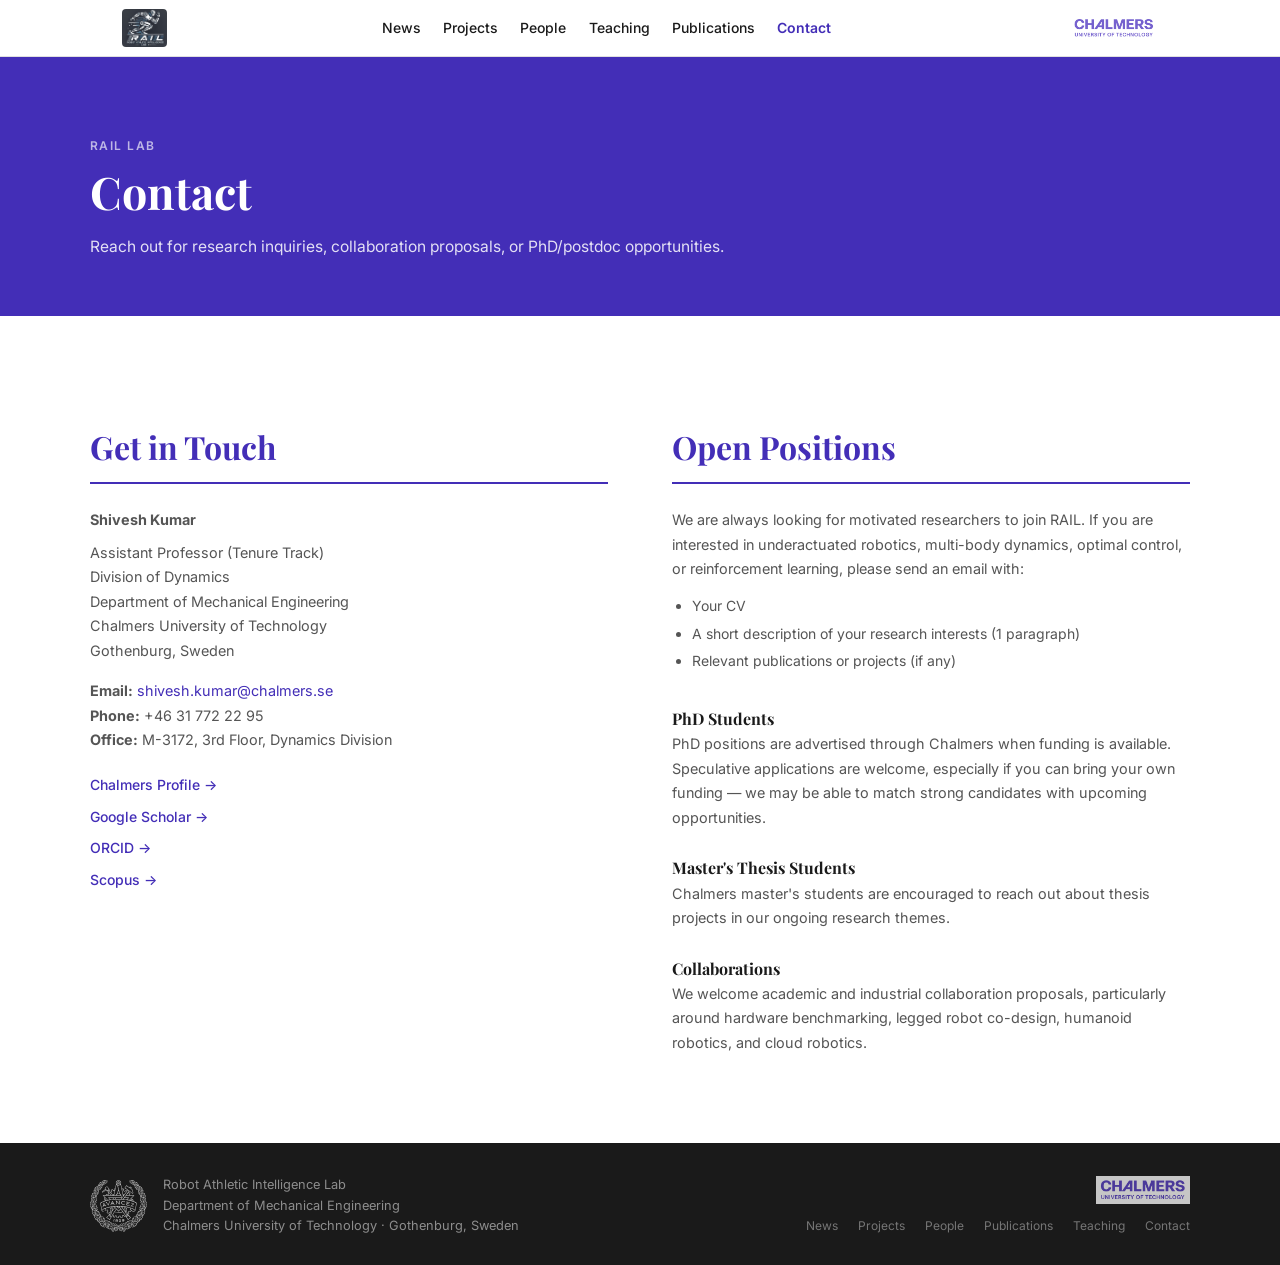
==== contact.html @ ccf2d55f "Add News page, new AoA Transport project, and site-wide updates - New news.html page with 5 entries:" ====
<!DOCTYPE html>
<html lang="en">
<head>
  <meta charset="UTF-8" />
  <meta name="viewport" content="width=device-width, initial-scale=1.0" />
  <title>Contact – RAIL Lab</title>
  <link rel="stylesheet" href="style.css" />
  <link rel="preconnect" href="https://fonts.googleapis.com" />
  <link rel="preconnect" href="https://fonts.gstatic.com" crossorigin />
  <link href="https://fonts.googleapis.com/css2?family=Playfair+Display:wght@700&family=Inter:wght@400;500;600&display=swap" rel="stylesheet" />
</head>
<body>

  <nav>
    <div class="nav-inner">
      <a href="index.html" class="nav-logo"><img src="assets/logos/rail_logo_small.png" alt="RAIL Lab" /></a>
      <ul>
        <li><a href="news.html">News</a></li>
        <li><a href="projects.html">Projects</a></li>
        <li><a href="people.html">People</a></li>
        <li><a href="teaching.html">Teaching</a></li>
        <li><a href="publications.html">Publications</a></li>
        <li><a href="contact.html" class="nav-active">Contact</a></li>
      </ul>
      <img src="assets/logos/chalmers_logo.png" alt="Chalmers University of Technology" class="nav-chalmers" />
    </div>
  </nav>

  <header class="page-hero">
    <div class="container">
      <p class="page-hero-label">RAIL Lab</p>
      <h1>Contact</h1>
      <p class="page-hero-sub">
        Reach out for research inquiries, collaboration proposals, or PhD/postdoc opportunities.
      </p>
    </div>
  </header>

  <section class="section">
    <div class="container">
      <div class="contact-grid-full">

        <div class="contact-block">
          <h2>Get in Touch</h2>
          <p><strong>Shivesh Kumar</strong></p>
          <p>Assistant Professor (Tenure Track)<br>
             Division of Dynamics<br>
             Department of Mechanical Engineering<br>
             Chalmers University of Technology<br>
             Gothenburg, Sweden</p>
          <p style="margin-top:1rem">
            <strong>Email:</strong> <a href="mailto:shivesh.kumar@chalmers.se">shivesh.kumar@chalmers.se</a><br>
            <strong>Phone:</strong> +46 31 772 22 95<br>
            <strong>Office:</strong> M-3172, 3rd Floor, Dynamics Division
          </p>
          <div class="contact-ext-links">
            <a href="https://www.chalmers.se/en/persons/shivesh/" target="_blank">Chalmers Profile →</a>
            <a href="https://scholar.google.co.in/citations?user=2DlIOTsAAAAJ" target="_blank">Google Scholar →</a>
            <a href="https://orcid.org/0000-0002-6254-3882" target="_blank">ORCID →</a>
            <a href="https://www.scopus.com/authid/detail.uri?authorId=57213856392" target="_blank">Scopus →</a>
          </div>
        </div>

        <div class="contact-block">
          <h2>Open Positions</h2>
          <p>
            We are always looking for motivated researchers to join RAIL. If you are interested
            in underactuated robotics, multi-body dynamics, optimal control, or reinforcement learning,
            please send an email with:
          </p>
          <ul class="contact-checklist">
            <li>Your CV</li>
            <li>A short description of your research interests (1 paragraph)</li>
            <li>Relevant publications or projects (if any)</li>
          </ul>

          <h3 style="margin-top:2rem; font-size:1rem; font-family:var(--font-serif)">PhD Students</h3>
          <p>
            PhD positions are advertised through Chalmers when funding is available.
            Speculative applications are welcome, especially if you can bring your own funding —
            we may be able to match strong candidates with upcoming opportunities.
          </p>

          <h3 style="margin-top:1.5rem; font-size:1rem; font-family:var(--font-serif)">Master's Thesis Students</h3>
          <p>
            Chalmers master's students are encouraged to reach out about thesis projects in
            our ongoing research themes.
          </p>

          <h3 style="margin-top:1.5rem; font-size:1rem; font-family:var(--font-serif)">Collaborations</h3>
          <p>
            We welcome academic and industrial collaboration proposals, particularly around
            hardware benchmarking, legged robot co-design, humanoid robotics, and cloud robotics.
          </p>
        </div>

      </div>
    </div>
  </section>

  <footer>
    <div class="footer-inner">
      <div class="footer-brand">
        <img src="assets/logos/chalmers_emblem.svg" alt="" class="footer-emblem" />
        <div class="footer-text">
          <p>Robot Athletic Intelligence Lab</p>
          <p>Department of Mechanical Engineering</p>
          <p>Chalmers University of Technology · Gothenburg, Sweden</p>
        </div>
      </div>
      <div class="footer-right">
        <img src="assets/logos/chalmers_logo.png" alt="Chalmers University of Technology" class="footer-chalmers-logo" />
        <div class="footer-links">
        
        <a href="news.html">News</a><a href="projects.html">Projects</a>
        <a href="people.html">People</a>
        <a href="publications.html">Publications</a>
        <a href="teaching.html">Teaching</a>
        <a href="contact.html" class="nav-active">Contact</a>
        </div>
      </div>
    </div>
  </footer>

</body>
</html>
---- style.css ----
/* =========================================================
   RAIL Lab – Robot Athletic Intelligence Lab
   Minimal academic style + Chalmers blue hero
   ========================================================= */

:root {
  --blue:    #432EB7;  /* Chalmers purple */
  --blue-dk: #2e1f8a;
  --text:    #1a1a1a;
  --muted:   #555;
  --border:  #e0e0e0;
  --bg-alt:  #f7f8fa;
  --white:   #ffffff;
  --font-serif: 'Playfair Display', Georgia, serif;
  --font-sans:  'Inter', system-ui, sans-serif;
}

*, *::before, *::after { box-sizing: border-box; margin: 0; padding: 0; }

html { scroll-behavior: smooth; }

body {
  font-family: var(--font-sans);
  color: var(--text);
  line-height: 1.7;
  font-size: 16px;
}

a { color: var(--blue); text-decoration: none; }
a:hover { text-decoration: underline; }

/* ── NAV ─────────────────────────────────────────── */
nav {
  position: fixed;
  top: 0; left: 0; right: 0;
  z-index: 100;
  background: rgba(255,255,255,0.96);
  backdrop-filter: blur(6px);
  border-bottom: 1px solid var(--border);
}

.nav-inner {
  max-width: 1100px;
  margin: 0 auto;
  padding: 0 2rem;
  height: 56px;
  display: flex;
  align-items: center;
  justify-content: space-between;
}

.nav-logo {
  display: flex;
  align-items: center;
}

.nav-logo img {
  height: 38px;
  width: auto;
  display: block;
  border-radius: 4px;
}

nav ul {
  list-style: none;
  display: flex;
  gap: 1.4rem;
}

nav ul a {
  font-size: 0.875rem;
  font-weight: 500;
  color: var(--text);
  transition: color 0.2s;
}
nav ul a:hover { color: var(--blue); text-decoration: none; }

/* ── HERO ────────────────────────────────────────── */
.hero {
  background: var(--blue);
  color: var(--white);
  padding: 6rem 2rem 4rem;
  margin-top: 56px;
}

/* Slideshow variant */
.hero-slideshow {
  position: relative;
  overflow: hidden;
  background: var(--blue-dk);
  min-height: 540px;
}

.slideshow {
  position: absolute;
  inset: 0;
  z-index: 0;
}

.slide {
  position: absolute;
  inset: 0;
  opacity: 0;
  transition: opacity 1.2s ease;
}
.slide.active { opacity: 1; }

.slide img {
  position: absolute;
  inset: 0;
  width: 100%;
  height: 100%;
  object-fit: cover;
  object-position: center;
}

/* Per-slide gradient overlay */
.slide::before {
  content: '';
  position: absolute;
  inset: 0;
  z-index: 1;
  background: linear-gradient(
    to right,
    rgba(20, 10, 70, 0.72) 0%,
    rgba(20, 10, 70, 0.45) 55%,
    rgba(20, 10, 70, 0.15) 100%
  );
}

/* Text content inside each slide */
.slide-text {
  position: absolute;
  inset: 0;
  z-index: 2;
  display: flex;
  align-items: center;
  padding: 7rem 2rem 5rem;
}

.slide-text-inner {
  max-width: 640px;
  margin-left: calc((100% - 1100px) / 2);
  padding-left: 0;
}

@supports not (margin-left: calc((100% - 1100px) / 2)) {
  .slide-text-inner { margin-left: 2rem; }
}

/* Dot navigation — bottom centre of hero */
.slide-dots {
  position: absolute;
  bottom: 1.5rem;
  left: 50%;
  transform: translateX(-50%);
  z-index: 10;
  display: flex;
  flex-direction: row;
  gap: 0.6rem;
}

.dot {
  width: 18px;
  height: 18px;
  border-radius: 50%;
  border: 1.5px solid rgba(255,255,255,0.55);
  background: transparent;
  cursor: pointer;
  padding: 0;
  transition: background 0.2s, border-color 0.2s;
  flex-shrink: 0;
}
.dot.active {
  background: rgba(255,255,255,0.9);
  border-color: rgba(255,255,255,0.9);
}
.dot:hover { border-color: #fff; }

.hero-inner {
  max-width: 1100px;
  margin: 0 auto;
  display: flex;
  align-items: center;
  gap: 4rem;
}

.hero-text { flex: 1; }

.hero-label {
  font-size: 0.8rem;
  font-weight: 600;
  letter-spacing: 0.12em;
  text-transform: uppercase;
  opacity: 0.75;
  margin-bottom: 0.75rem;
}

.hero h1 {
  font-family: var(--font-serif);
  font-size: clamp(2rem, 4vw, 3.2rem);
  line-height: 1.15;
  margin-bottom: 1rem;
  color: var(--white);
}

.hero-title {
  font-size: 0.95rem;
  opacity: 0.9;
  line-height: 1.6;
  margin-bottom: 1.25rem;
}

.hero-tagline {
  font-style: italic;
  font-size: 0.9rem;
  opacity: 0.75;
  margin-bottom: 1.75rem;
}

.hero-links {
  display: flex;
  flex-wrap: wrap;
  gap: 0.75rem;
}

.hero-links a {
  display: inline-block;
  color: var(--white);
  border: 1.5px solid rgba(255,255,255,0.6);
  padding: 0.4rem 1rem;
  border-radius: 4px;
  font-size: 0.85rem;
  font-weight: 500;
  transition: background 0.2s, border-color 0.2s;
}
.hero-links a:hover {
  background: rgba(255,255,255,0.15);
  border-color: var(--white);
  text-decoration: none;
}


/* ── STATS BAR ──────────────────────────────────── */
.stats-bar {
  background: var(--blue-dk);
  display: flex;
  justify-content: center;
  gap: 0;
}

.stat {
  padding: 1.25rem 3rem;
  text-align: center;
  color: var(--white);
  border-right: 1px solid rgba(255,255,255,0.15);
}
.stat:last-child { border-right: none; }

.stat-num {
  display: block;
  font-family: var(--font-serif);
  font-size: 1.8rem;
  line-height: 1.2;
}
.stat-label {
  display: block;
  font-size: 0.75rem;
  letter-spacing: 0.08em;
  text-transform: uppercase;
  opacity: 0.7;
  margin-top: 0.1rem;
}

/* ── SECTIONS ───────────────────────────────────── */
.section { padding: 5rem 2rem; }
.section-alt { background: var(--bg-alt); }

.container {
  max-width: 1100px;
  margin: 0 auto;
}

h2 {
  font-family: var(--font-serif);
  font-size: clamp(1.5rem, 3vw, 2rem);
  color: var(--blue);
  margin-bottom: 1.5rem;
  padding-bottom: 0.5rem;
  border-bottom: 2px solid var(--blue);
  display: inline-block;
}

.section p { color: var(--muted); max-width: 780px; margin-bottom: 1rem; }
.section-sub { font-size: 0.9rem; margin-bottom: 1.5rem; }

/* ── RESEARCH THEMES ────────────────────────────── */
.theme-grid {
  display: grid;
  grid-template-columns: repeat(auto-fit, minmax(240px, 1fr));
  gap: 1.5rem;
  margin-top: 2rem;
}

.theme-card {
  background: var(--white);
  border: 1px solid var(--border);
  border-top: 3px solid var(--blue);
  border-radius: 4px;
  padding: 1.75rem;
}

.theme-icon {
  font-size: 1.75rem;
  margin-bottom: 0.75rem;
}

.theme-card h3 {
  font-family: var(--font-serif);
  font-size: 1.05rem;
  color: var(--text);
  margin-bottom: 0.75rem;
}

.theme-card p {
  font-size: 0.875rem;
  color: var(--muted);
  margin: 0;
}

/* ── PEOPLE ─────────────────────────────────────── */
.people-grid {
  display: grid;
  grid-template-columns: repeat(auto-fill, minmax(200px, 1fr));
  gap: 1.25rem;
  margin-top: 2rem;
}

.person-card {
  background: var(--white);
  border: 1px solid var(--border);
  border-radius: 4px;
  padding: 1.25rem;
}

.person-lead {
  border-top: 3px solid var(--blue);
}

.person-card h3 {
  font-size: 0.95rem;
  font-weight: 600;
  margin-bottom: 0.3rem;
}

.person-role {
  font-size: 0.8rem;
  color: var(--blue);
  font-weight: 500;
  margin-bottom: 0.4rem;
}

.person-email, .person-note {
  font-size: 0.8rem;
  color: var(--muted);
}

.people-note {
  margin-top: 2rem;
  font-size: 0.9rem;
  color: var(--muted);
  font-style: italic;
}

/* ── PUBLICATIONS ───────────────────────────────── */
.pub-list {
  list-style: none;
  margin-top: 1rem;
}

.pub-list li {
  padding: 1rem 0;
  border-bottom: 1px solid var(--border);
  font-size: 0.9rem;
  color: var(--muted);
  display: flex;
  align-items: baseline;
  gap: 0.75rem;
  flex-wrap: wrap;
}

.pub-venue {
  background: var(--blue);
  color: var(--white);
  font-size: 0.7rem;
  font-weight: 600;
  padding: 0.15rem 0.5rem;
  border-radius: 3px;
  white-space: nowrap;
  flex-shrink: 0;
}

.pub-role {
  margin-left: auto;
  font-size: 0.75rem;
  color: var(--blue);
  font-weight: 500;
  white-space: nowrap;
}

.pub-note {
  margin-top: 1.5rem;
  font-size: 0.875rem;
}

/* ── GRANTS ─────────────────────────────────────── */
.grant-list { margin-top: 1.5rem; display: flex; flex-direction: column; gap: 1.25rem; }

.grant {
  background: var(--white);
  border: 1px solid var(--border);
  border-left: 4px solid var(--blue);
  border-radius: 0 4px 4px 0;
  padding: 1.25rem 1.5rem;
}

.grant-meta {
  display: flex;
  justify-content: space-between;
  align-items: center;
  margin-bottom: 0.4rem;
  flex-wrap: wrap;
  gap: 0.5rem;
}

.grant-funder {
  font-size: 0.75rem;
  font-weight: 600;
  letter-spacing: 0.04em;
  text-transform: uppercase;
  color: var(--muted);
}

.grant-amount {
  font-size: 0.875rem;
  font-weight: 600;
  color: var(--blue);
}

.grant h3 {
  font-size: 0.95rem;
  font-weight: 600;
  margin-bottom: 0.25rem;
}

.grant p { font-size: 0.825rem; color: var(--muted); margin: 0; }

/* ── AWARDS ─────────────────────────────────────── */
.award-list {
  list-style: none;
  margin-top: 1.5rem;
}

.award-list li {
  padding: 0.75rem 0;
  border-bottom: 1px solid var(--border);
  font-size: 0.9rem;
  color: var(--muted);
  display: flex;
  gap: 1rem;
  align-items: baseline;
}

.award-year {
  font-weight: 600;
  color: var(--blue);
  flex-shrink: 0;
  width: 2.5rem;
}

/* ── CONTACT ────────────────────────────────────── */
.contact-grid {
  display: grid;
  grid-template-columns: 1fr 1fr;
  gap: 3rem;
  margin-top: 1.5rem;
}

.contact-grid p { margin-bottom: 0.5rem; }

.contact-links {
  display: flex;
  flex-direction: column;
  gap: 0.75rem;
  padding-top: 0.25rem;
}

.contact-links a {
  font-size: 0.9rem;
  font-weight: 500;
}

/* ── FOOTER ─────────────────────────────────────── */
footer {
  background: var(--text);
  color: rgba(255,255,255,0.5);
  padding: 2rem 2rem 1.75rem;
  font-size: 0.8rem;
}

.footer-inner {
  max-width: 1100px;
  margin: 0 auto;
  display: flex;
  align-items: center;
  justify-content: space-between;
  gap: 2rem;
  flex-wrap: wrap;
}

.footer-brand {
  display: flex;
  align-items: center;
  gap: 1rem;
}

.footer-emblem {
  height: 52px;
  width: auto;
  opacity: 0.8;
}

.footer-text { text-align: left; }
.footer-text p { margin: 0; line-height: 1.6; }

.footer-right {
  display: flex;
  flex-direction: column;
  align-items: flex-end;
  gap: 0.75rem;
}

.footer-chalmers-logo {
  height: 28px;
  width: auto;
  mix-blend-mode: screen;
  opacity: 0.75;
}

.footer-links {
  display: flex;
  gap: 1.25rem;
  flex-wrap: wrap;
  justify-content: flex-end;
}

.footer-links a {
  color: rgba(255,255,255,0.4);
  font-size: 0.75rem;
  transition: color 0.2s;
}
.footer-links a:hover { color: rgba(255,255,255,0.8); text-decoration: none; }

/* ── NAV ACTIVE ─────────────────────────────────── */
nav ul a.nav-active {
  color: var(--blue);
  font-weight: 600;
}

.nav-logo { text-decoration: none; }
.nav-logo:hover { text-decoration: none; }

.nav-chalmers {
  height: 26px;
  width: auto;
  display: block;
  opacity: 0.75;
  margin-left: 1.5rem;
  flex-shrink: 0;
}
.nav-chalmers:hover { opacity: 1; }

/* ── SECTION HEADER (with see-all link) ─────────── */
.section-header {
  display: flex;
  align-items: baseline;
  justify-content: space-between;
  margin-bottom: 0;
  gap: 1rem;
  flex-wrap: wrap;
}

.see-all {
  font-size: 0.875rem;
  font-weight: 500;
  color: var(--blue);
  white-space: nowrap;
}

/* ── PAGE HERO (inner pages) ────────────────────── */
.page-hero {
  background: var(--blue);
  color: var(--white);
  padding: 5rem 2rem 3.5rem;
  margin-top: 56px;
}

.page-hero-label {
  font-size: 0.75rem;
  font-weight: 600;
  letter-spacing: 0.12em;
  text-transform: uppercase;
  opacity: 0.65;
  margin-bottom: 0.6rem;
}

.page-hero h1 {
  font-family: var(--font-serif);
  font-size: clamp(1.8rem, 4vw, 2.8rem);
  color: var(--white);
  margin-bottom: 1rem;
  line-height: 1.15;
}

.page-hero-sub {
  font-size: 0.975rem;
  opacity: 0.85;
  max-width: 680px;
  line-height: 1.7;
  color: var(--white) !important;
  margin-bottom: 0 !important;
}

/* ── RESEARCH PAGE ──────────────────────────────── */
.research-theme { max-width: 820px; }
.research-theme p { color: var(--muted); margin-bottom: 1rem; max-width: 100%; }

.theme-label {
  font-size: 0.7rem;
  font-weight: 700;
  letter-spacing: 0.12em;
  text-transform: uppercase;
  color: var(--blue);
  margin-bottom: 0.4rem;
}

.subheading {
  font-family: var(--font-serif);
  font-size: 1.1rem;
  color: var(--text);
  margin: 2rem 0 0.75rem;
}

.project-grid {
  display: grid;
  grid-template-columns: repeat(auto-fill, minmax(220px, 1fr));
  gap: 1rem;
  margin: 1rem 0 1.5rem;
}

.project-card {
  background: var(--white);
  border: 1px solid var(--border);
  border-radius: 4px;
  padding: 1.25rem;
}

.project-card h4 {
  font-size: 0.9rem;
  font-weight: 600;
  margin-bottom: 0.4rem;
  color: var(--text);
}

.project-card p {
  font-size: 0.825rem;
  color: var(--muted);
  margin: 0 !important;
}

.project-tags {
  display: flex;
  flex-wrap: wrap;
  gap: 0.5rem;
  margin-top: 1.5rem;
}

.tag {
  font-size: 0.75rem;
  padding: 0.25rem 0.65rem;
  border: 1px solid var(--border);
  border-radius: 20px;
  color: var(--muted);
  background: var(--white);
}

.ext-link {
  display: inline-block;
  font-size: 0.875rem;
  font-weight: 500;
  color: var(--blue);
}

/* ── PEOPLE PAGE ────────────────────────────────── */
.pi-card {
  display: flex;
  gap: 3rem;
  align-items: flex-start;
  margin-top: 2rem;
}

.pi-photo img {
  width: 160px;
  height: 160px;
  border-radius: 50%;
  object-fit: cover;
  object-position: top;
  border: 3px solid var(--border);
}

.pi-bio { flex: 1; }

.pi-bio h3 {
  font-family: var(--font-serif);
  font-size: 1.5rem;
  margin-bottom: 0.25rem;
  color: var(--text);
}

.pi-title {
  font-size: 0.875rem;
  color: var(--blue);
  font-weight: 500;
  margin-bottom: 1rem !important;
}

.pi-bio p { color: var(--muted); margin-bottom: 0.75rem; max-width: 100%; }

.pi-links {
  display: flex;
  flex-wrap: wrap;
  gap: 1rem;
  margin-top: 1rem;
}

.pi-links a { font-size: 0.875rem; font-weight: 500; }

.people-grid-full {
  display: grid;
  grid-template-columns: repeat(auto-fill, minmax(260px, 1fr));
  gap: 1.25rem;
  margin-top: 2rem;
}

.person-card-full {
  background: var(--white);
  border: 1px solid var(--border);
  border-radius: 4px;
  padding: 1.5rem;
}

.person-card-full h3 {
  font-size: 1rem;
  font-weight: 600;
  margin-bottom: 0.3rem;
}

.member-photo {
  width: 80px;
  height: 80px;
  border-radius: 50%;
  object-fit: cover;
  object-position: top;
  border: 2px solid var(--border);
  display: block;
  margin-bottom: 0.75rem;
}

/* ── PUBLICATIONS PAGE ──────────────────────────── */
.pub-filter-bar {
  display: flex;
  gap: 0.5rem;
  margin-bottom: 2rem;
  flex-wrap: wrap;
}

.filter-btn {
  padding: 0.4rem 1rem;
  border-radius: 20px;
  font-size: 0.825rem;
  font-weight: 500;
  cursor: pointer;
  border: 1.5px solid var(--border);
  background: var(--white);
  color: var(--muted);
  transition: all 0.15s;
  font-family: var(--font-sans);
}

.filter-btn.active,
.filter-btn:hover {
  border-color: var(--blue);
  color: var(--blue);
  background: #ece9f8;
}

.pub-group { margin-bottom: 2.5rem; }

.pub-group-heading {
  font-family: var(--font-serif);
  font-size: 1.1rem;
  color: var(--text);
  margin-bottom: 0.5rem;
  padding-bottom: 0.4rem;
  border-bottom: 1px solid var(--border);
}

.pub-list-full { list-style: none; }

.pub-group-note {
  font-size: 0.85rem;
  color: var(--muted);
  margin-bottom: 0.75rem;
  font-style: normal;
}

.pub-list-full li {
  padding: 0.85rem 0.75rem;
  border-radius: 4px;
  display: flex;
  gap: 0.75rem;
  align-items: baseline;
  flex-wrap: wrap;
  transition: background 0.15s;
}

.pub-list-full li:hover { background: var(--bg-alt); }

.pub-body {
  font-size: 0.875rem;
  color: var(--muted);
  flex: 1;
}

.pub-authors {
  display: block;
  font-size: 0.8rem;
  color: #999;
  margin-top: 0.2rem;
}

.pub-scholar-note {
  margin-top: 2rem;
  font-size: 0.875rem;
  color: var(--muted);
  padding-top: 1.5rem;
  border-top: 1px solid var(--border);
}

/* ── ALUMNI ─────────────────────────────────── */
.alumni-subheading {
  font-family: var(--font-serif);
  font-size: 1rem;
  color: var(--text);
  margin-bottom: 0.75rem;
}

.alumni-list {
  list-style: none;
  border-top: 1px solid var(--border);
}

.alumni-list li {
  display: grid;
  grid-template-columns: 200px 1fr auto;
  gap: 0.5rem 1.5rem;
  align-items: baseline;
  padding: 0.6rem 0;
  border-bottom: 1px solid var(--border);
  font-size: 0.875rem;
}

.alumni-name {
  font-weight: 600;
  color: var(--text);
}

.alumni-project {
  color: var(--muted);
  font-style: italic;
}

.alumni-meta {
  color: var(--muted);
  font-size: 0.8rem;
  white-space: nowrap;
}

@media (max-width: 680px) {
  .alumni-list li {
    grid-template-columns: 1fr;
    gap: 0.15rem;
  }
  .alumni-meta { text-align: left; }
}

.pub-venue-upcoming {
  background: var(--blue);
}

.pub-award {
  display: inline-block;
  margin-top: 0.3rem;
  font-size: 0.75rem;
  font-weight: 600;
  color: #b45309;
  background: #fef3c7;
  border: 1px solid #fcd34d;
  padding: 0.15rem 0.5rem;
  border-radius: 3px;
}

.pub-item-book { align-items: flex-start; }

.pub-chapters {
  margin-top: 0.5rem;
}

.pub-chapters summary {
  font-size: 0.8rem;
  color: var(--blue);
  cursor: pointer;
  font-weight: 500;
}

.chapter-list {
  margin: 0.5rem 0 0 1.25rem;
  font-size: 0.8rem;
  color: var(--muted);
  line-height: 1.8;
}

/* ── GRANTS PAGE ────────────────────────────────── */
.grant-major {
  border-left-width: 6px;
}

.grant-desc {
  margin-top: 0.5rem !important;
  font-size: 0.825rem !important;
}

.grant .ext-link { margin-top: 0.75rem; }

/* ── CONTACT PAGE ───────────────────────────────── */
.contact-grid-full {
  display: grid;
  grid-template-columns: 1fr 1fr;
  gap: 4rem;
  margin-top: 1.5rem;
}

.contact-block h2 { display: block; }
.contact-block p { color: var(--muted); margin-bottom: 0.5rem; font-size: 0.9rem; }

.contact-ext-links {
  display: flex;
  flex-direction: column;
  gap: 0.5rem;
  margin-top: 1.25rem;
}

.contact-ext-links a { font-size: 0.875rem; font-weight: 500; }

.contact-checklist {
  margin: 0.75rem 0 0 1.25rem;
  font-size: 0.875rem;
  color: var(--muted);
}

.contact-checklist li { margin-bottom: 0.25rem; }

/* ── PROJECTS PAGE ──────────────────────────────── */
.project-entry {
  border: 1px solid var(--border);
  border-radius: 6px;
  overflow: hidden;
  margin-bottom: 2rem;
  background: var(--white);
}

.project-entry-header {
  display: flex;
  align-items: flex-start;
  justify-content: space-between;
  gap: 1.5rem;
  padding: 1.5rem 1.75rem 0;
  flex-wrap: wrap;
}

.project-funder {
  display: block;
  font-size: 0.72rem;
  font-weight: 600;
  letter-spacing: 0.06em;
  text-transform: uppercase;
  color: var(--muted);
  margin-bottom: 0.4rem;
}

.project-title {
  font-family: var(--font-serif);
  font-size: 1.2rem;
  color: var(--text);
  border: none;
  padding: 0;
  margin: 0;
  display: block;
}

.project-link {
  font-size: 0.825rem;
  font-weight: 500;
  color: var(--blue);
  white-space: nowrap;
  flex-shrink: 0;
  padding-top: 0.2rem;
}

.project-entry-body {
  padding: 1.25rem 1.75rem 1.5rem;
  border-top: 1px solid var(--border);
  margin-top: 1rem;
}

.project-entry-body p {
  color: var(--muted);
  font-size: 0.9rem;
  margin-bottom: 0.75rem;
  max-width: 100%;
}

.project-meta-row {
  display: flex;
  flex-wrap: wrap;
  gap: 1.25rem;
  margin: 1rem 0 0.5rem;
  font-size: 0.825rem;
  color: var(--muted);
}

/* ── OPEN POSITION CARD ─────────────────────────── */
.person-open {
  border: 1.5px dashed var(--border);
  background: var(--bg-alt);
}

/* ── TEACHING PAGE ──────────────────────────────── */
.course-card {
  border: 1px solid var(--border);
  border-radius: 6px;
  padding: 1.5rem 1.75rem;
  margin-bottom: 1.5rem;
  background: var(--white);
}

.course-highlight {
  border-top: 3px solid var(--blue);
}

.course-header {
  display: flex;
  justify-content: space-between;
  align-items: flex-start;
  gap: 1rem;
  margin-bottom: 0.75rem;
  flex-wrap: wrap;
}

.course-code {
  display: inline-block;
  font-size: 0.72rem;
  font-weight: 700;
  letter-spacing: 0.08em;
  text-transform: uppercase;
  color: var(--blue);
  margin-bottom: 0.2rem;
}

.course-name {
  font-family: var(--font-serif);
  font-size: 1.1rem;
  color: var(--text);
  margin: 0;
}

.course-level {
  font-size: 0.78rem;
  font-weight: 600;
  color: var(--muted);
  white-space: nowrap;
  padding-top: 0.15rem;
}

.course-desc {
  font-size: 0.875rem;
  color: var(--muted);
  margin-bottom: 1rem;
  max-width: 100%;
}

.course-desc-row {
  display: flex;
  gap: 1.5rem;
  align-items: flex-start;
  margin-bottom: 1rem;
}
.course-desc-row .course-desc {
  margin-bottom: 0;
  flex: 1;
}
.course-desc-row .course-video {
  width: 280px;
  flex-shrink: 0;
  padding-bottom: 0;
  height: 158px; /* 280 × 9/16 */
}
.course-graphic {
  width: 220px;
  flex-shrink: 0;
  border-radius: 4px;
  object-fit: contain;
}

.course-video {
  position: relative;
  width: 100%;
  padding-bottom: 56.25%; /* 16:9 */
  margin-bottom: 1.25rem;
  border-radius: 4px;
  overflow: hidden;
  background: #000;
}
.course-video-thumb {
  display: block;
  position: absolute;
  inset: 0;
}
.course-video-thumb img {
  width: 100%;
  height: 100%;
  object-fit: cover;
  display: block;
}
.yt-play-btn {
  position: absolute;
  top: 50%;
  left: 50%;
  transform: translate(-50%, -50%);
  background: rgba(0, 0, 0, 0.72);
  color: #fff;
  font-size: 2rem;
  width: 64px;
  height: 64px;
  border-radius: 50%;
  display: flex;
  align-items: center;
  justify-content: center;
  pointer-events: none;
  transition: background 0.2s;
}
.course-video-thumb:hover .yt-play-btn {
  background: rgba(200, 0, 0, 0.85);
}
.course-video iframe {
  position: absolute;
  inset: 0;
  width: 100%;
  height: 100%;
  border: none;
}

.course-runs { display: flex; flex-direction: column; gap: 0.5rem; }

.course-run {
  display: flex;
  align-items: center;
  gap: 0.75rem;
  font-size: 0.825rem;
  flex-wrap: wrap;
}

.run-term {
  font-weight: 600;
  color: var(--text);
  min-width: 5rem;
}

.run-role {
  font-size: 0.72rem;
  font-weight: 600;
  padding: 0.15rem 0.5rem;
  border-radius: 3px;
  white-space: nowrap;
}

.role-examiner { background: #e8f0f9; color: var(--blue); }
.role-teacher  { background: #f0fdf4; color: #166534; }
.role-ta       { background: var(--bg-alt); color: var(--muted); }

.run-detail { color: var(--muted); font-size: 0.8rem; }

/* guest teaching list */
.teaching-list { list-style: none; margin-top: 1rem; }

.teaching-item {
  padding: 1.25rem 0;
  border-bottom: 1px solid var(--border);
}
.teaching-item:last-child { border-bottom: none; }

.teaching-meta {
  display: flex;
  justify-content: space-between;
  font-size: 0.78rem;
  color: var(--muted);
  margin-bottom: 0.3rem;
  flex-wrap: wrap;
  gap: 0.5rem;
}

.teaching-where { font-weight: 600; }
.teaching-when  { }

.teaching-body {
  display: flex;
  align-items: baseline;
  gap: 0.75rem;
  flex-wrap: wrap;
  margin-bottom: 0.3rem;
}

.teaching-body strong { font-size: 0.925rem; }

.teaching-role {
  font-size: 0.75rem;
  font-weight: 600;
  color: var(--blue);
}

.teaching-detail {
  font-size: 0.825rem;
  color: var(--muted);
  margin: 0 !important;
  max-width: 100% !important;
}

/* supervision summary */
.supervision-summary {
  display: flex;
  gap: 0;
  border: 1px solid var(--border);
  border-radius: 6px;
  overflow: hidden;
  margin: 1.5rem 0 2.5rem;
}

.sup-stat {
  flex: 1;
  padding: 1.25rem 1rem;
  text-align: center;
  border-right: 1px solid var(--border);
}
.sup-stat:last-child { border-right: none; }

.sup-num {
  display: block;
  font-family: var(--font-serif);
  font-size: 2rem;
  color: var(--blue);
  line-height: 1.1;
}

.sup-label {
  display: block;
  font-size: 0.75rem;
  color: var(--muted);
  margin-top: 0.2rem;
  line-height: 1.4;
}

.sup-label small { font-size: 0.7rem; }

.sup-list { list-style: none; margin: 0.75rem 0 1.5rem; }

.sup-list li {
  padding: 0.6rem 0;
  border-bottom: 1px solid var(--border);
  font-size: 0.875rem;
  color: var(--muted);
}
.sup-list li:last-child { border-bottom: none; }
.sup-list li strong { color: var(--text); }

.sup-note {
  display: block;
  font-size: 0.78rem;
  color: #999;
  margin-top: 0.1rem;
}

/* ── JINGLE BUTTON & MODAL ──────────────────────── */
.jingle-btn {
  display: inline-flex;
  align-items: center;
  gap: 0.45rem;
  background: transparent;
  border: 1.5px solid rgba(255,255,255,0.5);
  color: rgba(255,255,255,0.85);
  font-family: var(--font-sans);
  font-size: 0.825rem;
  font-weight: 500;
  padding: 0.4rem 1rem;
  border-radius: 4px;
  cursor: pointer;
  transition: background 0.2s, border-color 0.2s;
}
.jingle-btn:hover {
  background: rgba(255,255,255,0.12);
  border-color: rgba(255,255,255,0.8);
}

.jingle-modal {
  display: none;
  position: fixed;
  inset: 0;
  z-index: 999;
  background: rgba(0,0,0,0.8);
  align-items: center;
  justify-content: center;
}
.jingle-modal.open { display: flex; }

.jingle-modal-inner {
  position: relative;
  max-width: 560px;
  width: 90%;
}

.jingle-modal video {
  width: 100%;
  border-radius: 8px;
  display: block;
}

.jingle-close {
  position: absolute;
  top: -2.25rem;
  right: 0;
  background: none;
  border: none;
  color: rgba(255,255,255,0.75);
  font-size: 1.5rem;
  cursor: pointer;
  line-height: 1;
}
.jingle-close:hover { color: #fff; }

/* ── DUO PERSON CARDS ───────────────────────────── */
.person-card-duo {
  background: var(--white);
  border: 1px solid var(--border);
  border-radius: 4px;
  padding: 1.5rem;
}

.duo-photos {
  display: flex;
  gap: 0.75rem;
  margin-bottom: 0.75rem;
}

.duo-photos .member-photo {
  margin-bottom: 0;
}

.duo-names h3 {
  font-size: 0.95rem;
  font-weight: 600;
  display: inline;
}

.duo-names h3:not(:last-child)::after {
  content: " &";
}

/* ── SLIDE PLAY/PAUSE ───────────────────────────── */
.slide-playpause {
  background: none;
  border: 1.5px solid rgba(255,255,255,0.45);
  color: rgba(255,255,255,0.75);
  font-size: 0.65rem;
  width: 18px;
  height: 18px;
  border-radius: 50%;
  cursor: pointer;
  display: flex;
  align-items: center;
  justify-content: center;
  flex-shrink: 0;
  transition: border-color 0.2s, color 0.2s;
  padding: 0;
  line-height: 1;
}
.slide-playpause:hover {
  border-color: rgba(255,255,255,0.9);
  color: #fff;
}

/* ── SLIDE PHOTO CREDIT ─────────────────────────── */
.slide-photo-credit {
  position: absolute;
  bottom: 1.5rem;
  right: 1.5rem;
  font-size: 0.65rem;
  color: rgba(255,255,255,0.55);
  z-index: 10;
  font-style: italic;
}

/* ── PUBLICATION DOI LINK ───────────────────────── */
.pub-doi {
  margin-left: auto;
  font-size: 0.75rem;
  color: var(--blue);
  font-weight: 500;
  white-space: nowrap;
}

/* ── PROJECT PHOTO ROW ──────────────────────────── */
.project-desc-row {
  display: flex;
  gap: 1.5rem;
  align-items: flex-start;
}

.project-photo {
  width: 320px;
  flex-shrink: 0;
  border-radius: 4px;
  object-fit: cover;
}

/* ── RESPONSIVE ─────────────────────────────────── */
@media (max-width: 700px) {
  .hero-inner { flex-direction: column; gap: 1.5rem; text-align: center; }
  .hero-links { justify-content: center; }
  .slide-text { padding: 5rem 1.25rem 4rem; }
  .slide-text-inner { margin-left: 0; }
  .stats-bar { flex-wrap: wrap; }
  .stat { padding: 1rem 1.5rem; flex: 1 1 50%; }
  nav ul { gap: 1rem; }
  .contact-grid { grid-template-columns: 1fr; gap: 1.5rem; }
  .pi-card { flex-direction: column; gap: 1.5rem; }
  .pi-photo img { width: 120px; height: 120px; }
  .contact-grid-full { grid-template-columns: 1fr; gap: 2rem; }
  .section-header { flex-direction: column; gap: 0.25rem; }
  .footer-inner { flex-direction: column; align-items: flex-start; gap: 1.5rem; }
  .footer-right { align-items: flex-start; }
  .footer-links { justify-content: flex-start; }
  .nav-chalmers { display: none; }
}
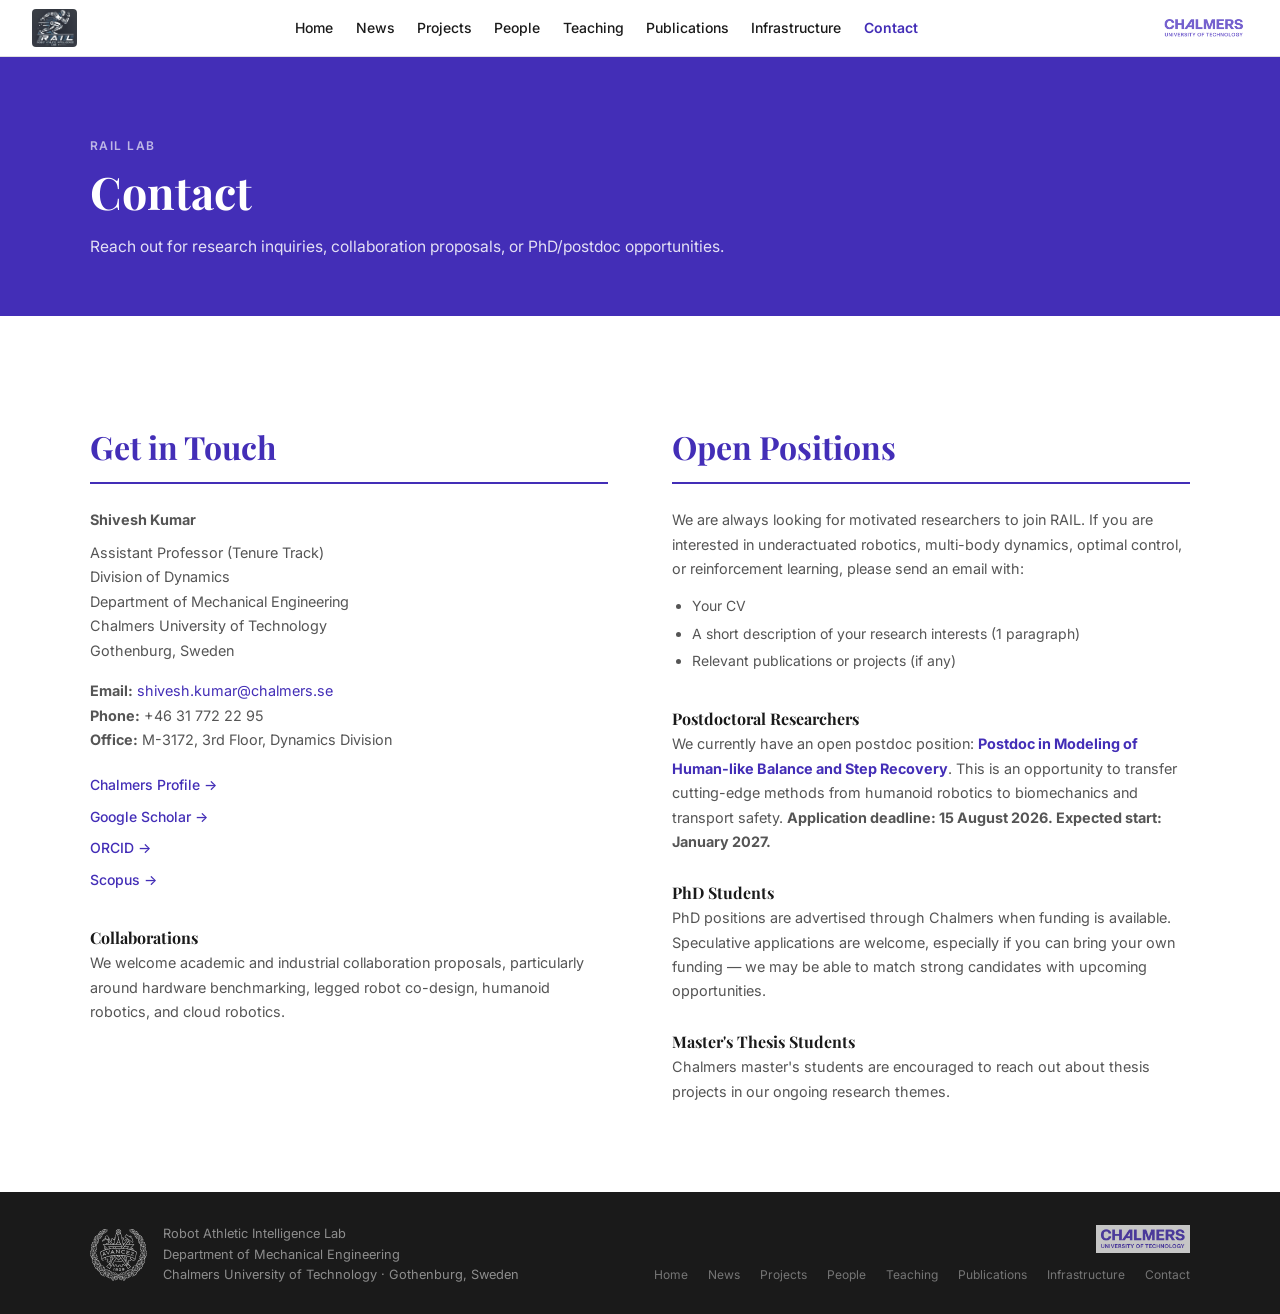
==== commit 7bd0b4ea: "Deploy: News page, Infrastructure, Interns section, nav/footer updates Co-Authored-By: Claude Sonnet" ====
--- a/contact.html
+++ b/contact.html
@@ -15,13 +15,17 @@
     <div class="nav-inner">
       <a href="index.html" class="nav-logo"><img src="assets/logos/rail_logo_small.png" alt="RAIL Lab" /></a>
       <ul>
+        <li><a href="index.html">Home</a></li>
+        
         <li><a href="news.html">News</a></li>
         <li><a href="projects.html">Projects</a></li>
         <li><a href="people.html">People</a></li>
         <li><a href="teaching.html">Teaching</a></li>
         <li><a href="publications.html">Publications</a></li>
+        <li><a href="infrastructure.html">Infrastructure</a></li>
         <li><a href="contact.html" class="nav-active">Contact</a></li>
       </ul>
+      <button class="nav-hamburger" aria-label="Toggle menu" onclick="this.classList.toggle('open');document.querySelector('nav ul').classList.toggle('open')"><span></span><span></span><span></span></button>
       <img src="assets/logos/chalmers_logo.png" alt="Chalmers University of Technology" class="nav-chalmers" />
     </div>
   </nav>
@@ -59,6 +63,12 @@
             <a href="https://orcid.org/0000-0002-6254-3882" target="_blank">ORCID →</a>
             <a href="https://www.scopus.com/authid/detail.uri?authorId=57213856392" target="_blank">Scopus →</a>
           </div>
+
+          <h3 style="margin-top:2rem; font-size:1rem; font-family:var(--font-serif)">Collaborations</h3>
+          <p>
+            We welcome academic and industrial collaboration proposals, particularly around
+            hardware benchmarking, legged robot co-design, humanoid robotics, and cloud robotics.
+          </p>
         </div>
 
         <div class="contact-block">
@@ -74,7 +84,15 @@
             <li>Relevant publications or projects (if any)</li>
           </ul>
 
-          <h3 style="margin-top:2rem; font-size:1rem; font-family:var(--font-serif)">PhD Students</h3>
+          <h3 style="margin-top:2rem; font-size:1rem; font-family:var(--font-serif)">Postdoctoral Researchers</h3>
+          <p>
+            We currently have an open postdoc position:
+            <a href="https://www.chalmers.se/en/about-chalmers/work-with-us/vacancies/?rmpage=job&rmjob=14944&rmlang=UK" target="_blank"><strong>Postdoc in Modeling of Human-like Balance and Step Recovery</strong></a>.
+            This is an opportunity to transfer cutting-edge methods from humanoid robotics to
+            biomechanics and transport safety. <strong>Application deadline: 15 August 2026. Expected start: January 2027.</strong>
+          </p>
+
+          <h3 style="margin-top:1.5rem; font-size:1rem; font-family:var(--font-serif)">PhD Students</h3>
           <p>
             PhD positions are advertised through Chalmers when funding is available.
             Speculative applications are welcome, especially if you can bring your own funding —
@@ -87,11 +105,6 @@
             our ongoing research themes.
           </p>
 
-          <h3 style="margin-top:1.5rem; font-size:1rem; font-family:var(--font-serif)">Collaborations</h3>
-          <p>
-            We welcome academic and industrial collaboration proposals, particularly around
-            hardware benchmarking, legged robot co-design, humanoid robotics, and cloud robotics.
-          </p>
         </div>
 
       </div>
@@ -111,16 +124,19 @@
       <div class="footer-right">
         <img src="assets/logos/chalmers_logo.png" alt="Chalmers University of Technology" class="footer-chalmers-logo" />
         <div class="footer-links">
-        
-        <a href="news.html">News</a><a href="projects.html">Projects</a>
-        <a href="people.html">People</a>
-        <a href="publications.html">Publications</a>
-        <a href="teaching.html">Teaching</a>
-        <a href="contact.html" class="nav-active">Contact</a>
+          <a href="index.html">Home</a>
+          <a href="news.html">News</a>
+          <a href="projects.html">Projects</a>
+          <a href="people.html">People</a>
+          <a href="teaching.html">Teaching</a>
+          <a href="publications.html">Publications</a>
+          <a href="infrastructure.html">Infrastructure</a>
+          <a href="contact.html">Contact</a>
         </div>
       </div>
     </div>
   </footer>
 
+<script>document.querySelectorAll("nav ul a").forEach(function(a){a.addEventListener("click",function(){document.querySelector("nav ul").classList.remove("open");document.querySelector(".nav-hamburger").classList.remove("open");})});</script>
 </body>
 </html>
--- a/style.css
+++ b/style.css
@@ -40,7 +40,7 @@
 }
 
 .nav-inner {
-  max-width: 1100px;
+  max-width: 1280px;
   margin: 0 auto;
   padding: 0 2rem;
   height: 56px;
@@ -1451,22 +1451,231 @@
   object-fit: cover;
 }
 
+/* ── ABOUT ROW ──────────────────────────────────── */
+.about-row {
+  display: flex;
+  gap: 2rem;
+  align-items: center;
+}
+.about-logo {
+  width: 300px;
+  flex-shrink: 0;
+}
+
+/* ── INFRA SPEC TABLE ───────────────────────────── */
+.infra-specs {
+  border-collapse: collapse;
+  margin-top: 0.75rem;
+  font-size: 0.825rem;
+  width: 100%;
+  max-width: 360px;
+}
+.infra-specs td {
+  padding: 0.3rem 0.6rem;
+  border-bottom: 1px solid var(--border);
+  color: var(--muted);
+}
+.infra-specs td:first-child {
+  font-weight: 600;
+  color: var(--text);
+  white-space: nowrap;
+  width: 40%;
+}
+
+/* ── CP UNIT SUBCARDS ───────────────────────────── */
+.cp-unit-grid {
+  display: grid;
+  grid-template-columns: repeat(auto-fill, minmax(180px, 1fr));
+  gap: 1rem;
+  margin-top: 1.25rem;
+}
+.cp-unit-card {
+  border: 1px solid var(--border);
+  border-radius: 6px;
+  overflow: hidden;
+  background: var(--bg-alt);
+}
+.cp-unit-card img {
+  width: 100%;
+  height: 140px;
+  object-fit: cover;
+  display: block;
+}
+.cp-unit-photo-placeholder {
+  width: 100%;
+  height: 140px;
+  background: #e8e8f0;
+  display: flex;
+  align-items: center;
+  justify-content: center;
+}
+.cp-unit-body {
+  padding: 0.75rem;
+}
+.cp-unit-body h4 {
+  font-size: 0.875rem;
+  font-weight: 600;
+  color: var(--text);
+  margin-bottom: 0.35rem;
+}
+.cp-unit-body p {
+  font-size: 0.775rem;
+  color: var(--muted);
+  line-height: 1.5;
+  margin: 0;
+}
+
+/* ── INFRA UNIT LIST ────────────────────────────── */
+.infra-unit-list {
+  margin: 0.75rem 0 0 0;
+  padding-left: 1.1rem;
+  font-size: 0.875rem;
+  color: var(--muted);
+}
+.infra-unit-list li {
+  margin-bottom: 0.5rem;
+  line-height: 1.55;
+}
+.infra-unit-list li strong {
+  color: var(--text);
+}
+
+/* ── NEWS PREVIEW LIST ──────────────────────────── */
+.news-preview-list {
+  list-style: decimal;
+  padding-left: 1.5rem;
+  margin-top: 1.25rem;
+  border: 1px solid var(--border);
+  border-radius: 6px;
+  overflow: hidden;
+  background: var(--white);
+}
+.news-preview-item {
+  padding: 0.875rem 1.25rem 0.875rem 0.5rem;
+  border-bottom: 1px solid var(--border);
+  transition: background 0.15s;
+}
+.news-preview-item:last-child { border-bottom: none; }
+.news-preview-item:hover { background: var(--bg-alt); }
+.news-preview-item a {
+  display: block;
+  text-decoration: none;
+  color: inherit;
+}
+.news-preview-meta {
+  font-size: 0.72rem;
+  font-weight: 600;
+  letter-spacing: 0.05em;
+  text-transform: uppercase;
+  color: var(--blue);
+  margin: 0 0 0.2rem;
+}
+.news-preview-title {
+  font-size: 0.9rem;
+  color: var(--text);
+  margin: 0;
+}
+
+/* ── HAMBURGER MENU ─────────────────────────────── */
+.nav-hamburger {
+  display: none;
+  background: none;
+  border: none;
+  cursor: pointer;
+  padding: 0.25rem;
+  flex-direction: column;
+  gap: 5px;
+}
+.nav-hamburger span {
+  display: block;
+  width: 22px;
+  height: 2px;
+  background: var(--text);
+  border-radius: 2px;
+  transition: all 0.25s;
+}
+.nav-hamburger.open span:nth-child(1) { transform: translateY(7px) rotate(45deg); }
+.nav-hamburger.open span:nth-child(2) { opacity: 0; }
+.nav-hamburger.open span:nth-child(3) { transform: translateY(-7px) rotate(-45deg); }
+
 /* ── RESPONSIVE ─────────────────────────────────── */
-@media (max-width: 700px) {
+@media (max-width: 1100px) {
+  .nav-chalmers { display: none; }
+}
+
+@media (max-width: 760px) {
+  /* Nav */
+  .nav-hamburger { display: flex; }
+  .nav-chalmers { display: none; }
+  nav ul {
+    display: none;
+    flex-direction: column;
+    gap: 0;
+    position: absolute;
+    top: 56px;
+    left: 0;
+    right: 0;
+    background: var(--white);
+    border-bottom: 1px solid var(--border);
+    padding: 0.5rem 0;
+    z-index: 999;
+    box-shadow: 0 4px 12px rgba(0,0,0,0.08);
+  }
+  nav ul.open { display: flex; }
+  nav ul li a {
+    display: block;
+    padding: 0.75rem 2rem;
+    font-size: 0.95rem;
+  }
+  nav { position: relative; }
+
+  /* Hero */
   .hero-inner { flex-direction: column; gap: 1.5rem; text-align: center; }
   .hero-links { justify-content: center; }
-  .slide-text { padding: 5rem 1.25rem 4rem; }
+  .slide-text { padding: 4.5rem 1.25rem 3.5rem; }
   .slide-text-inner { margin-left: 0; }
+  .slide-text-inner h1 { font-size: 1.6rem; }
+  .slide-text-inner .hero-tagline { font-size: 0.875rem !important; }
+
+  /* Stats */
   .stats-bar { flex-wrap: wrap; }
-  .stat { padding: 1rem 1.5rem; flex: 1 1 50%; }
-  nav ul { gap: 1rem; }
+  .stat { padding: 1rem 1.25rem; flex: 1 1 45%; }
+
+  /* Section */
+  .section { padding: 3rem 1.25rem; }
+  .section-header { flex-direction: column; gap: 0.25rem; }
+  .container { padding: 0; }
+
+  /* About */
+  .about-row { flex-direction: column; }
+  .about-logo { width: 140px; align-self: center; }
+
+  /* People */
+  .pi-card { flex-direction: column; gap: 1.5rem; }
+  .pi-photo img { width: 110px; height: 110px; }
+  .people-grid-full { grid-template-columns: repeat(auto-fill, minmax(140px, 1fr)); }
+
+  /* Projects / News cards */
+  .project-entry-header { flex-direction: column; gap: 0.5rem; }
+  .project-desc-row { flex-direction: column; }
+  .project-photo { width: 100% !important; max-height: 220px; object-fit: cover; }
+  .project-meta-row { flex-direction: column; gap: 0.5rem; }
+
+  /* Teaching */
+  .course-desc-row { flex-direction: column; }
+  .course-desc-row .course-video { width: 100%; height: auto; aspect-ratio: 16/9; }
+  .course-graphic { width: 100% !important; }
+
+  /* Contact */
   .contact-grid { grid-template-columns: 1fr; gap: 1.5rem; }
-  .pi-card { flex-direction: column; gap: 1.5rem; }
-  .pi-photo img { width: 120px; height: 120px; }
   .contact-grid-full { grid-template-columns: 1fr; gap: 2rem; }
-  .section-header { flex-direction: column; gap: 0.25rem; }
+
+  /* Publications */
+  .pub-filter-bar { flex-wrap: wrap; gap: 0.4rem; }
+  .filter-btn { font-size: 0.75rem; padding: 0.3rem 0.75rem; }
+
+  /* Footer */
   .footer-inner { flex-direction: column; align-items: flex-start; gap: 1.5rem; }
   .footer-right { align-items: flex-start; }
-  .footer-links { justify-content: flex-start; }
-  .nav-chalmers { display: none; }
-}
+  .footer-links { flex-wrap: wrap; justify-content: flex-start; }
+}
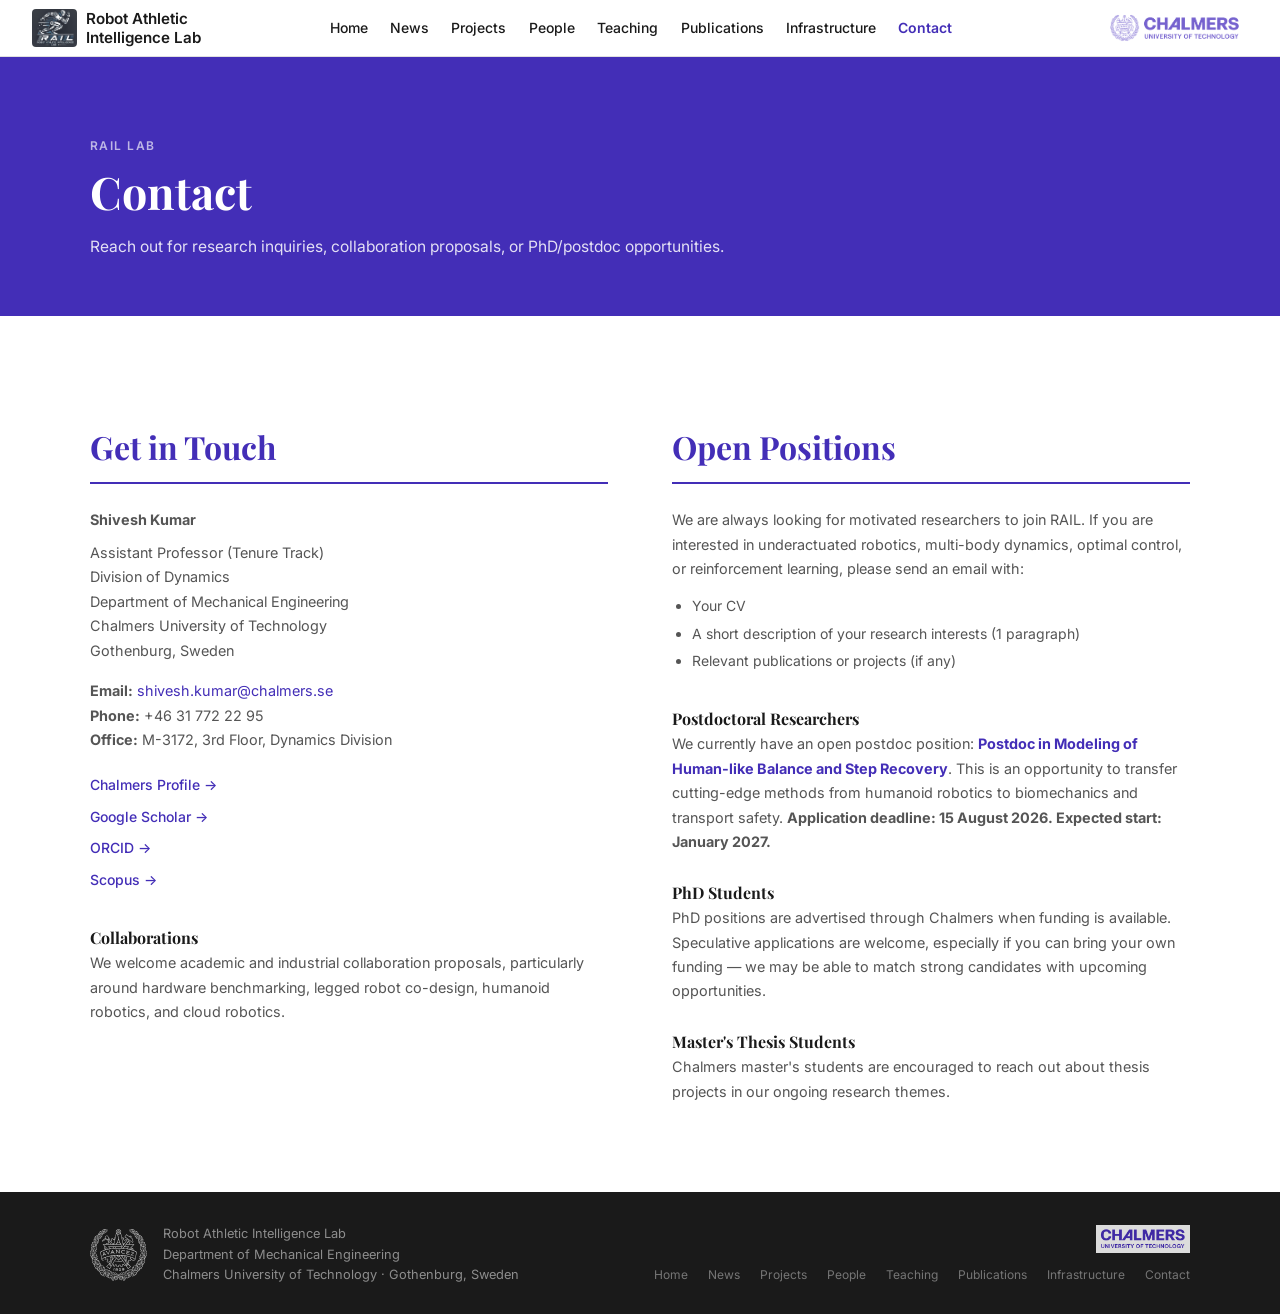
==== commit b9d2b925: "Deploy: nav/footer logo updates, lab name, intern count Co-Authored-By: Claude Sonnet 4.6 <noreply@a" ====
--- a/contact.html
+++ b/contact.html
@@ -13,7 +13,7 @@
 
   <nav>
     <div class="nav-inner">
-      <a href="index.html" class="nav-logo"><img src="assets/logos/rail_logo_small.png" alt="RAIL Lab" /></a>
+      <a href="index.html" class="nav-logo"><img src="assets/logos/rail_logo_small.png" alt="RAIL Lab" /><span class="nav-lab-name">Robot Athletic<br>Intelligence Lab</span></a>
       <ul>
         <li><a href="index.html">Home</a></li>
         
@@ -26,7 +26,7 @@
         <li><a href="contact.html" class="nav-active">Contact</a></li>
       </ul>
       <button class="nav-hamburger" aria-label="Toggle menu" onclick="this.classList.toggle('open');document.querySelector('nav ul').classList.toggle('open')"><span></span><span></span><span></span></button>
-      <img src="assets/logos/chalmers_logo.png" alt="Chalmers University of Technology" class="nav-chalmers" />
+      <a href="https://www.chalmers.se" target="_blank"><img src="assets/logos/chalmers_logo.png" alt="Chalmers University of Technology" class="nav-chalmers" /></a>
     </div>
   </nav>
 
@@ -122,7 +122,7 @@
         </div>
       </div>
       <div class="footer-right">
-        <img src="assets/logos/chalmers_logo.png" alt="Chalmers University of Technology" class="footer-chalmers-logo" />
+        <img src="assets/logos/chalmers_logo_old.png" alt="Chalmers University of Technology" class="footer-chalmers-logo" />
         <div class="footer-links">
           <a href="index.html">Home</a>
           <a href="news.html">News</a>
--- a/style.css
+++ b/style.css
@@ -16,6 +16,7 @@
 }
 
 *, *::before, *::after { box-sizing: border-box; margin: 0; padding: 0; }
+img { max-width: 100%; height: auto; }
 
 html { scroll-behavior: smooth; }
 
@@ -59,6 +60,14 @@
   width: auto;
   display: block;
   border-radius: 4px;
+}
+
+.nav-lab-name {
+  font-size: 0.95rem;
+  font-weight: 600;
+  color: var(--text);
+  margin-left: 0.6rem;
+  line-height: 1.25;
 }
 
 nav ul {
@@ -543,8 +552,7 @@
 .footer-chalmers-logo {
   height: 28px;
   width: auto;
-  mix-blend-mode: screen;
-  opacity: 0.75;
+  opacity: 0.85;
 }
 
 .footer-links {
@@ -571,7 +579,7 @@
 .nav-logo:hover { text-decoration: none; }
 
 .nav-chalmers {
-  height: 26px;
+  height: 36px;
   width: auto;
   display: block;
   opacity: 0.75;
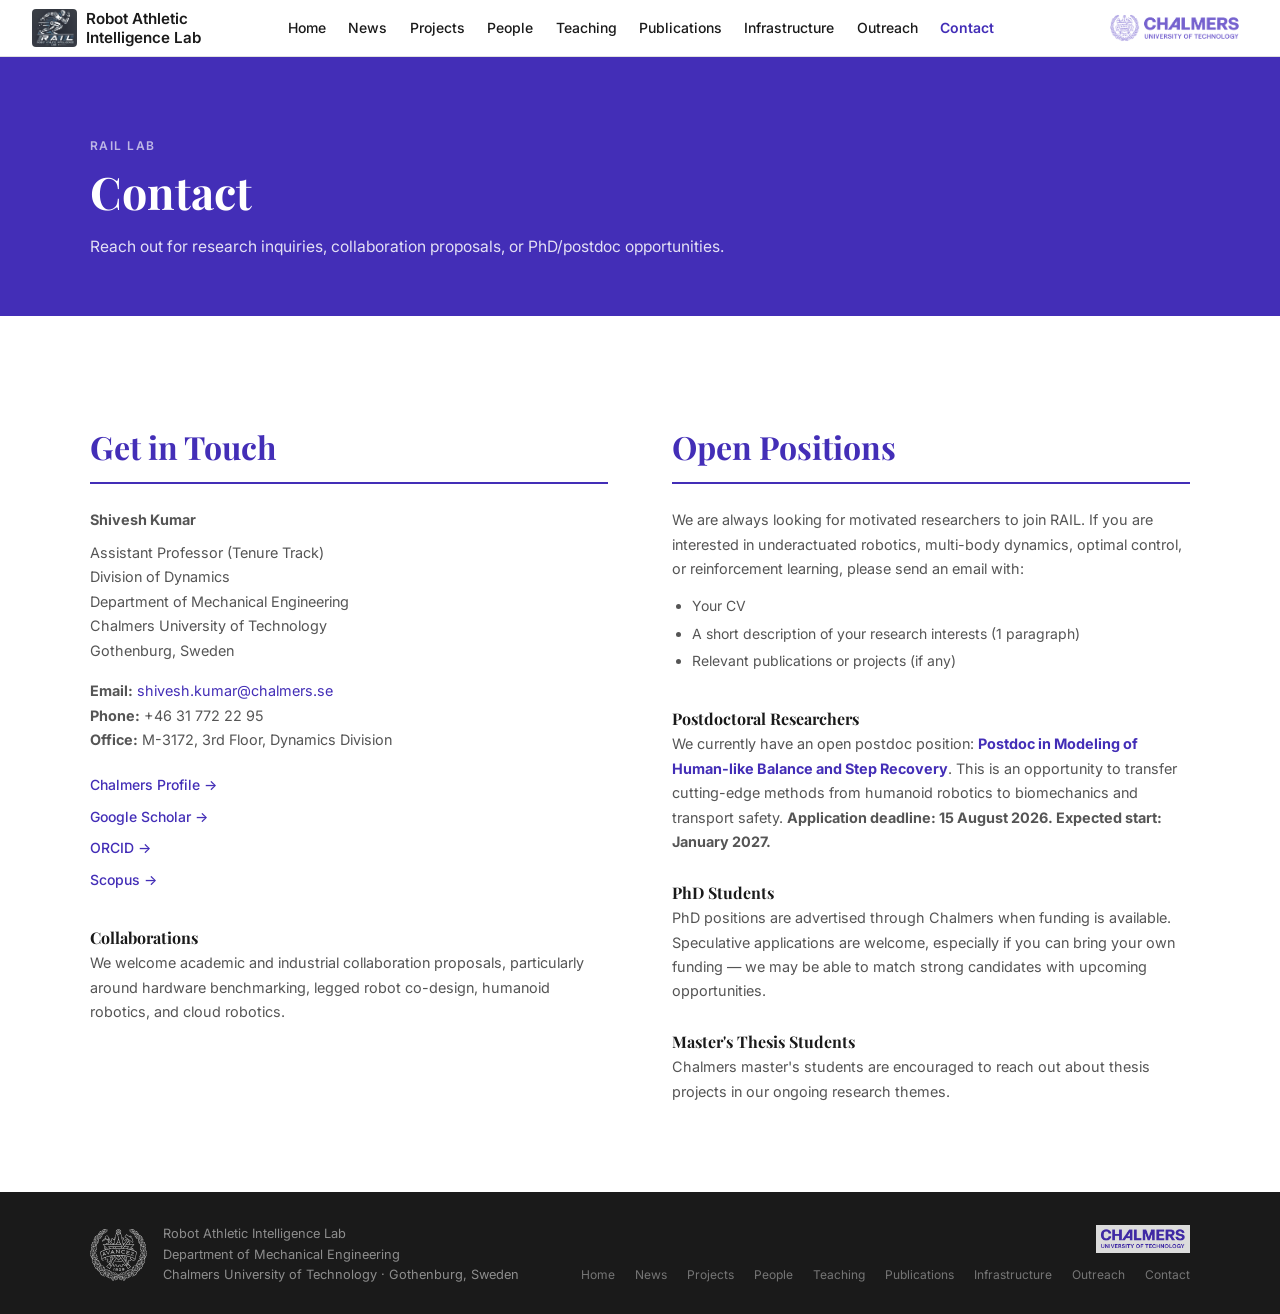
==== commit f846b944: "Deploy: Outreach page, sort bar, William, news updates Co-Authored-By: Claude Sonnet 4.6 <noreply@an" ====
--- a/contact.html
+++ b/contact.html
@@ -23,6 +23,7 @@
         <li><a href="teaching.html">Teaching</a></li>
         <li><a href="publications.html">Publications</a></li>
         <li><a href="infrastructure.html">Infrastructure</a></li>
+        <li><a href="outreach.html">Outreach</a></li>
         <li><a href="contact.html" class="nav-active">Contact</a></li>
       </ul>
       <button class="nav-hamburger" aria-label="Toggle menu" onclick="this.classList.toggle('open');document.querySelector('nav ul').classList.toggle('open')"><span></span><span></span><span></span></button>
@@ -131,6 +132,7 @@
           <a href="teaching.html">Teaching</a>
           <a href="publications.html">Publications</a>
           <a href="infrastructure.html">Infrastructure</a>
+          <a href="outreach.html">Outreach</a>
           <a href="contact.html">Contact</a>
         </div>
       </div>
--- a/style.css
+++ b/style.css
@@ -464,6 +464,44 @@
 
 .grant p { font-size: 0.825rem; color: var(--muted); margin: 0; }
 
+/* Teaching preview on homepage */
+.course-code-badge {
+  display: inline-block;
+  font-size: 0.72rem;
+  font-weight: 700;
+  letter-spacing: 0.08em;
+  text-transform: uppercase;
+  color: var(--white);
+  background: var(--blue);
+  padding: 0.15rem 0.55rem;
+  border-radius: 3px;
+  margin-bottom: 0.5rem;
+}
+.course-code-badge-sm { font-size: 0.65rem; padding: 0.1rem 0.45rem; margin-bottom: 0; }
+.teaching-featured {
+  background: var(--white);
+  border: 1px solid var(--border);
+  border-left: 4px solid var(--blue);
+  border-radius: 0 4px 4px 0;
+  padding: 1.5rem;
+  margin-top: 1.5rem;
+  display: flex;
+  gap: 1.5rem;
+  align-items: stretch;
+}
+.teaching-featured-body { flex: 1; }
+.teaching-featured-title {
+  font-family: var(--font-serif);
+  font-size: 1.2rem;
+  margin-bottom: 0.6rem;
+}
+.teaching-featured p { font-size: 0.9rem; color: var(--muted); margin: 0; max-width: 680px; }
+.teaching-also { margin-top: 1.25rem; }
+.teaching-also-label { font-size: 0.8rem; font-weight: 600; text-transform: uppercase; letter-spacing: 0.05em; color: var(--muted); margin-bottom: 0.6rem; }
+.teaching-also-list { display: flex; flex-wrap: wrap; gap: 0.75rem; }
+.teaching-also-item { display: flex; align-items: center; gap: 0.5rem; font-size: 0.875rem; color: var(--text); text-decoration: none; }
+.teaching-also-item:hover { color: var(--blue); }
+
 /* ── AWARDS ─────────────────────────────────────── */
 .award-list {
   list-style: none;
@@ -783,6 +821,37 @@
   display: block;
   margin-bottom: 0.75rem;
 }
+
+/* ── SORT BAR (projects page) ───────────────────── */
+.sort-bar {
+  display: flex;
+  align-items: center;
+  gap: 0.5rem;
+  flex-wrap: wrap;
+  margin-bottom: 2rem;
+}
+.sort-label {
+  font-size: 0.8rem;
+  font-weight: 600;
+  text-transform: uppercase;
+  letter-spacing: 0.05em;
+  color: var(--muted);
+  margin-right: 0.25rem;
+}
+.sort-btn {
+  padding: 0.35rem 0.85rem;
+  border-radius: 20px;
+  font-size: 0.8rem;
+  font-weight: 500;
+  cursor: pointer;
+  border: 1.5px solid var(--border);
+  background: var(--white);
+  color: var(--muted);
+  transition: all 0.15s;
+  font-family: var(--font-sans);
+}
+.sort-btn:hover { border-color: var(--blue); color: var(--blue); }
+.sort-btn.active { background: var(--blue); border-color: var(--blue); color: #fff; }
 
 /* ── PUBLICATIONS PAGE ──────────────────────────── */
 .pub-filter-bar {
@@ -878,6 +947,54 @@
   border-top: 1px solid var(--border);
 }
 
+/* ── OUTREACH PAGE ───────────────────────────────── */
+.outreach-list {
+  list-style: none;
+  border-top: 1px solid var(--border);
+  margin-top: 1.25rem;
+}
+.outreach-list li {
+  display: grid;
+  grid-template-columns: 90px 1fr;
+  gap: 0.5rem 1.5rem;
+  padding: 0.65rem 0;
+  border-bottom: 1px solid var(--border);
+  font-size: 0.875rem;
+}
+.outreach-year {
+  font-weight: 600;
+  color: var(--blue);
+  white-space: nowrap;
+}
+.outreach-body { color: var(--text); }
+.outreach-body a { color: var(--blue); text-decoration: underline; }
+.outreach-body a:hover { color: var(--blue-dk); }
+.outreach-with-video { display: flex; gap: 1.5rem; align-items: stretch; overflow: hidden; }
+.outreach-with-video .outreach-list { min-width: 0; flex: 1; }
+.outreach-video-side {
+  width: 240px;
+  min-width: 240px;
+  flex-shrink: 0;
+  align-self: stretch;
+  position: relative;
+  border-radius: 4px;
+  overflow: hidden;
+  display: block;
+}
+.outreach-video-side img {
+  position: absolute;
+  inset: 0;
+  width: 100%;
+  height: 100%;
+  object-fit: contain;
+}
+.outreach-video-side .yt-play-btn {
+  position: absolute;
+  top: 50%;
+  left: 50%;
+  transform: translate(-50%, -50%);
+}
+
 .alumni-list li {
   display: grid;
   grid-template-columns: 200px 1fr auto;
@@ -1148,6 +1265,27 @@
   border-radius: 4px;
   overflow: hidden;
   background: #000;
+}
+.teaching-yt-thumb {
+  position: relative;
+  display: block;
+  width: 280px;
+  flex-shrink: 0;
+  align-self: center;
+  border-radius: 4px;
+  overflow: hidden;
+  background: #000;
+}
+.teaching-yt-thumb img {
+  display: block;
+  width: 100%;
+  height: auto;
+}
+.teaching-yt-thumb .yt-play-btn {
+  position: absolute;
+  top: 50%;
+  left: 50%;
+  transform: translate(-50%, -50%);
 }
 .course-video-thumb {
   display: block;
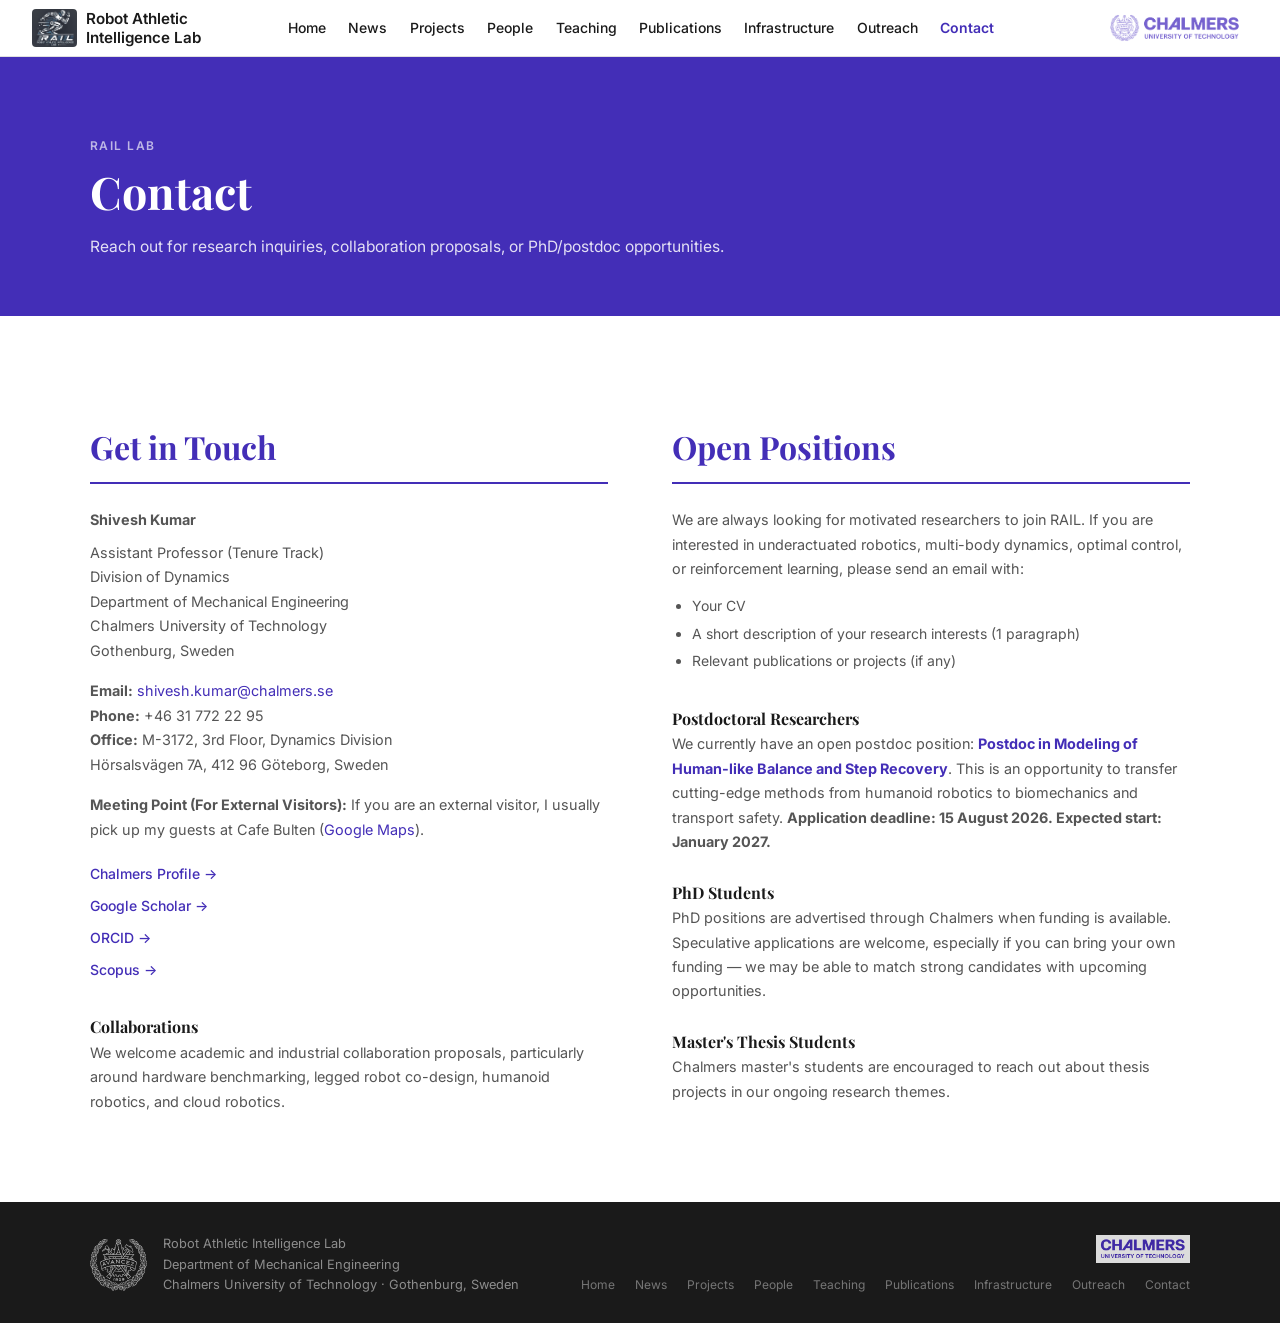
==== commit 4b06ee86: "Add sponsors/funders section and contact page address details - Sponsors & Funders logo strip on hom" ====
--- a/contact.html
+++ b/contact.html
@@ -56,7 +56,13 @@
           <p style="margin-top:1rem">
             <strong>Email:</strong> <a href="mailto:shivesh.kumar@chalmers.se">shivesh.kumar@chalmers.se</a><br>
             <strong>Phone:</strong> +46 31 772 22 95<br>
-            <strong>Office:</strong> M-3172, 3rd Floor, Dynamics Division
+            <strong>Office:</strong> M-3172, 3rd Floor, Dynamics Division<br>
+            Hörsalsvägen 7A, 412 96 Göteborg, Sweden
+          </p>
+          <p style="margin-top:1rem">
+            <strong>Meeting Point (For External Visitors):</strong> If you are an external visitor, I usually
+            pick up my guests at Cafe Bulten
+            (<a href="https://maps.app.goo.gl/BGtQJM85S4EgyP3MA" target="_blank">Google Maps</a>).
           </p>
           <div class="contact-ext-links">
             <a href="https://www.chalmers.se/en/persons/shivesh/" target="_blank">Chalmers Profile →</a>
--- a/style.css
+++ b/style.css
@@ -463,6 +463,45 @@
 }
 
 .grant p { font-size: 0.825rem; color: var(--muted); margin: 0; }
+
+/* ── SPONSORS STRIP ─────────────────────────────── */
+.sponsor-block {
+  margin-top: 1.5rem;
+  padding-top: 1.25rem;
+  border-top: 1px solid var(--border);
+}
+
+.sponsor-label {
+  text-align: left;
+  font-size: 0.75rem;
+  font-weight: 600;
+  letter-spacing: 0.04em;
+  text-transform: uppercase;
+  color: var(--muted);
+  margin-bottom: 0.75rem;
+}
+
+.sponsor-strip {
+  display: flex;
+  flex-wrap: nowrap;
+  align-items: center;
+  gap: 2.5rem;
+}
+
+.sponsor-logo-box {
+  flex: 1;
+  min-width: 0;
+  height: 56px;
+  display: flex;
+  align-items: center;
+  justify-content: center;
+}
+
+.sponsor-logo-box img {
+  max-width: 100%;
+  max-height: 100%;
+  object-fit: contain;
+}
 
 /* Teaching preview on homepage */
 .course-code-badge {
@@ -1027,6 +1066,8 @@
     gap: 0.15rem;
   }
   .alumni-meta { text-align: left; }
+  .sponsor-strip { flex-wrap: wrap; justify-content: center; row-gap: 1.25rem; }
+  .sponsor-logo-box { flex: 0 1 100px; height: 40px; }
 }
 
 .pub-venue-upcoming {
@@ -1805,6 +1846,7 @@
   .project-entry-header { flex-direction: column; gap: 0.5rem; }
   .project-desc-row { flex-direction: column; }
   .project-photo { width: 100% !important; max-height: 220px; object-fit: cover; }
+  .project-desc-row iframe { width: 100% !important; }
   .project-meta-row { flex-direction: column; gap: 0.5rem; }
 
   /* Teaching */
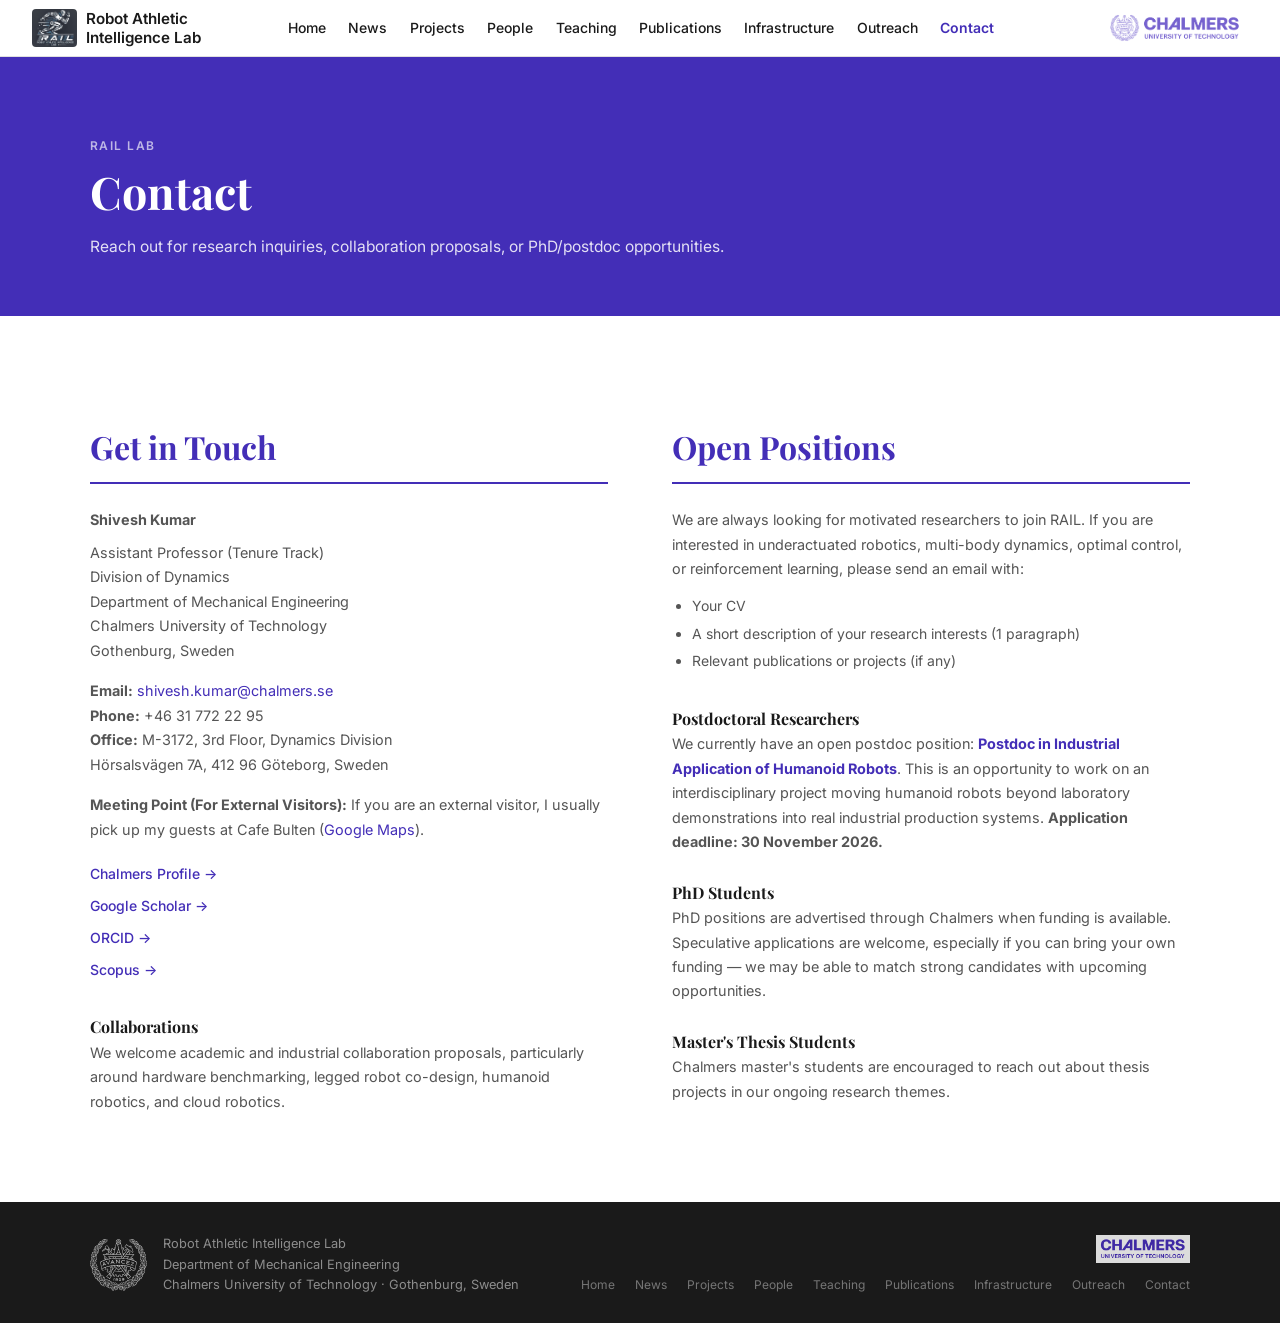
==== commit 60de9901: "Update open postdoc position to new humanoid robotics industrial application role Co-Authored-By: Cl" ====
--- a/contact.html
+++ b/contact.html
@@ -94,9 +94,9 @@
           <h3 style="margin-top:2rem; font-size:1rem; font-family:var(--font-serif)">Postdoctoral Researchers</h3>
           <p>
             We currently have an open postdoc position:
-            <a href="https://www.chalmers.se/en/about-chalmers/work-with-us/vacancies/?rmpage=job&rmjob=14944&rmlang=UK" target="_blank"><strong>Postdoc in Modeling of Human-like Balance and Step Recovery</strong></a>.
-            This is an opportunity to transfer cutting-edge methods from humanoid robotics to
-            biomechanics and transport safety. <strong>Application deadline: 15 August 2026. Expected start: January 2027.</strong>
+            <a href="https://www.chalmers.se/en/about-chalmers/work-with-us/vacancies/?rmpage=job&rmjob=15163&rmlang=UK" target="_blank"><strong>Postdoc in Industrial Application of Humanoid Robots</strong></a>.
+            This is an opportunity to work on an interdisciplinary project moving humanoid robots beyond
+            laboratory demonstrations into real industrial production systems. <strong>Application deadline: 30 November 2026.</strong>
           </p>
 
           <h3 style="margin-top:1.5rem; font-size:1rem; font-family:var(--font-serif)">PhD Students</h3>
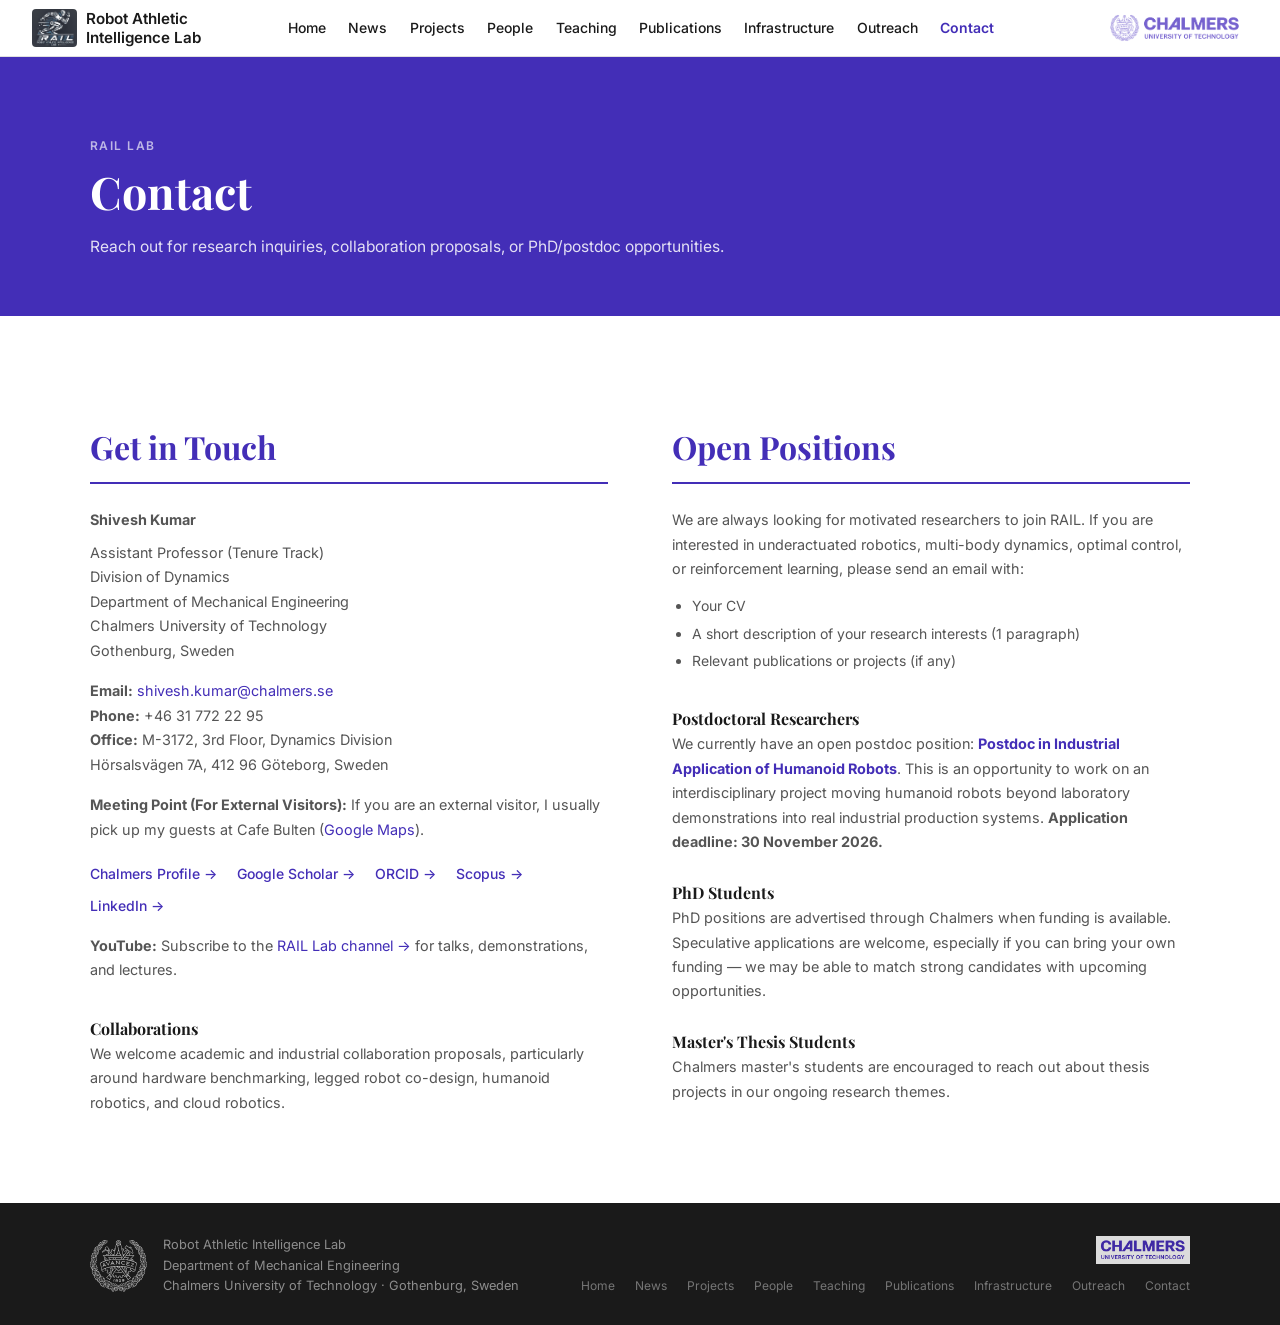
==== commit 7727a559: "Announce YouTube channel launch and add LinkedIn link Co-Authored-By: Claude Sonnet 5 <noreply@anthr" ====
--- a/contact.html
+++ b/contact.html
@@ -69,7 +69,14 @@
             <a href="https://scholar.google.co.in/citations?user=2DlIOTsAAAAJ" target="_blank">Google Scholar →</a>
             <a href="https://orcid.org/0000-0002-6254-3882" target="_blank">ORCID →</a>
             <a href="https://www.scopus.com/authid/detail.uri?authorId=57213856392" target="_blank">Scopus →</a>
+            <a href="https://www.linkedin.com/in/shivesh-kumar-09044218/" target="_blank">LinkedIn →</a>
           </div>
+
+          <p style="margin-top:1rem">
+            <strong>YouTube:</strong> Subscribe to the
+            <a href="https://www.youtube.com/@Chalmers-RAIL" target="_blank">RAIL Lab channel →</a>
+            for talks, demonstrations, and lectures.
+          </p>
 
           <h3 style="margin-top:2rem; font-size:1rem; font-family:var(--font-serif)">Collaborations</h3>
           <p>
--- a/style.css
+++ b/style.css
@@ -1131,8 +1131,9 @@
 
 .contact-ext-links {
   display: flex;
-  flex-direction: column;
-  gap: 0.5rem;
+  flex-direction: row;
+  flex-wrap: wrap;
+  gap: 0.5rem 1.25rem;
   margin-top: 1.25rem;
 }
 
